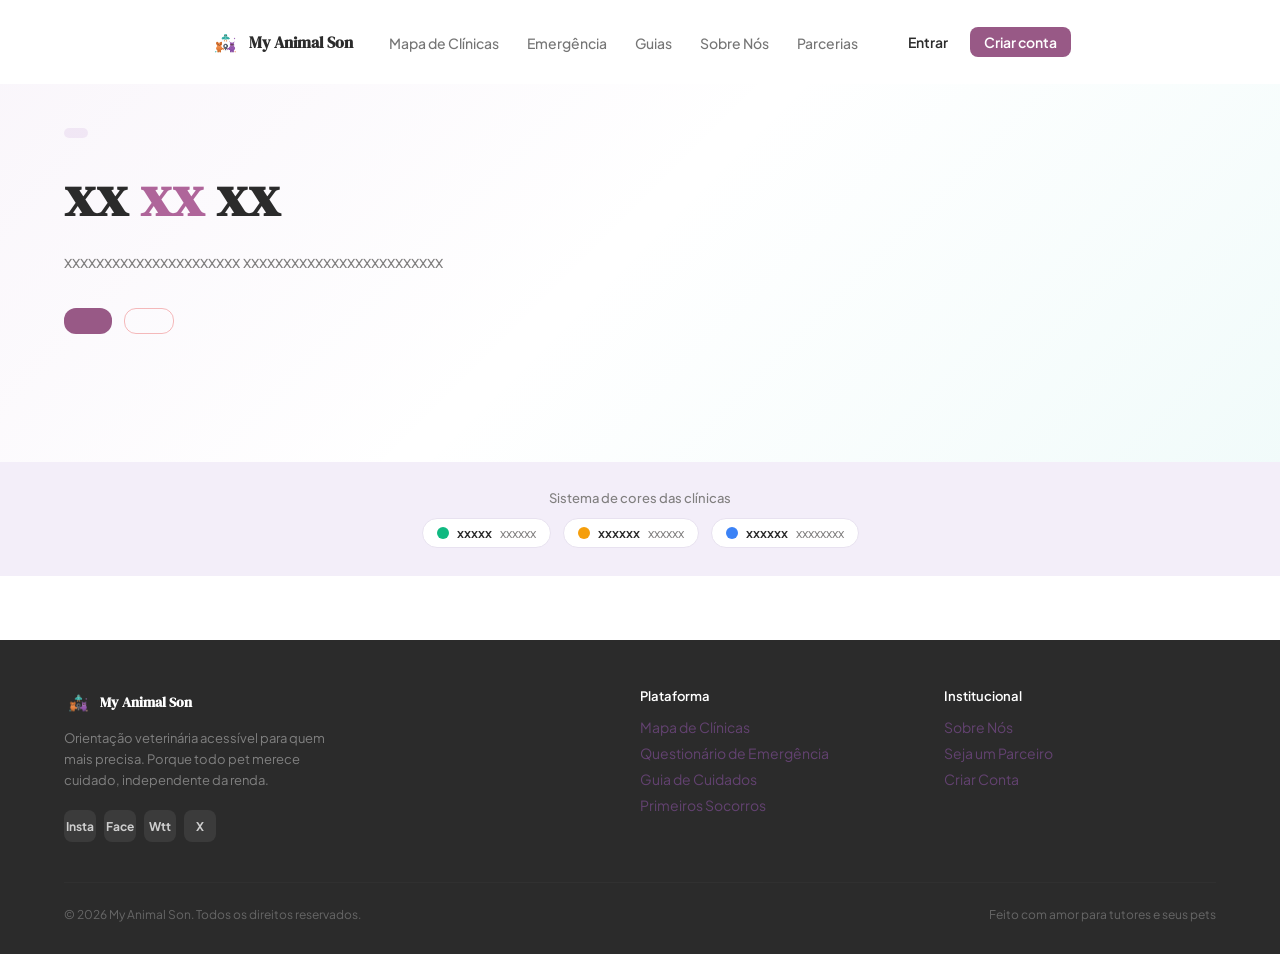
==== index.html @ 4c3dad49 "att" ====
<!DOCTYPE html>
<html lang="pt-br">
<head>
    <meta charset="UTF-8">
    <meta name="viewport" content="width=device-width, initial-scale=1.0">
    <title>My Animal Son</title>
    <link rel="stylesheet" href="index.css">
</head>
<body>
    <nav id="navbar">
        <div class="nav-logo">
            <a href="index.html" class="logo">
                <img src="logotipo.png" alt="Logo" id="logonav">
                <span>My Animal Son</span>
            </a>

            <ul id="navmenu">
                <li><a href="mapaclinica.html">Mapa de Clínicas</a></li>
                <li><a href="emergencia.html">Emergência</a></li>
                <li><a href="guias.html">Guias</a></li>
                <li><a href="sobre.html">Sobre Nós</a></li>
                <li><a href="parceiro.html">Parcerias</a></li>
            </ul>

            <div class="btnentradas">
                <a href="login.html" class="btn-login">Entrar</a>
                <a href="criarconta.html" class="btn-criar">Criar conta</a>
            </div>

            <button id="btnmenu" aria-label="Menu">&#9776;</button>
        </div>

          <!--separações divas para a gnt se achar - parte do menu de mobile-->
        <div id="menuMobile">
            <a href="mapaclinica.html">Mapa de Clínicas</a>
            <a href="emergencia.html">Emergência</a>
            <a href="guias.html">Guias</a>
            <a href="sobre.html">Sobre Nós</a>
            <a href="parceiro.html">Parcerias</a>
            <hr>
            <a href="login.html">Entrar</a>
            <a href="criarconta.html" class="btn-nav">Criar conta</a>
        </div>
    </nav>

        <!---------------------------separações divas para a gnt se achar - parte principal de cima------------------------------------>

    <section id="hero">
        <div class="container">
            <span class="badge-hero"></span>

            <h1>xx <em>xx</em> xx</h1>

            <p class="subtitulo">
                xxxxxxxxxxxxxxxxxxxxxx
                xxxxxxxxxxxxxxxxxxxxxxxxx
            </p>

            <div class="botoes-hero">
                <a href="mapaclinica.html" class="btn-1"></a>
                <a href="emergencia.html" class="btn-emergencia"></a>
            </div>
        </div>
    </section>

    <!------------------separações divas para a gnt se achar - rotas de cores(gratuito 24grs, baixo custo)------------------------->

    <section id="rota">
        <p>Sistema de cores das clínicas</p>
        <div class="rota-lista">
            <div class="rota-item">
                <span class="lot verde"></span>
                <strong>xxxxx</strong>
                <span>xxxxxx</span>
            </div>
            <div class="rota-item">
                <span class="lot amarelo"></span>
                <strong>xxxxxx</strong>
                <span>xxxxxx</span>
            </div>
            <div class="rota-item">
                <span class="lot azul"></span>
                <strong>xxxxxx</strong>
                <span>xxxxxxxx</span>
            </div>
        </div>
    </section>

    <!--separações divas para a gnt se achar - parte da carteira digital-->





    <!--separações divas para a gnt se achar - o rodape-->
    <footer id="rodape">
        <div class="container">
            <div class="rodape-grid">

                <div class="rodape-marca">
                    <div class="logo-rodape">
                        <img src="logotipo.png" alt="Logo">
                        <span>My Animal Son</span>
                    </div>
                    <p>Orientação veterinária acessível para quem mais precisa. Porque todo pet merece cuidado, independente da renda.</p>
                    <div class="redes-sociais">
                        <!--precisa colocar as fotinhas depois-->
                        <a href="#" aria-label="Instagram">Insta</a>
                        <a href="#" aria-label="Facebook">Face</a>
                        <a href="#" aria-label="WhatsApp">Wtt</a>
                        <a href="#" aria-label="Twitter">X</a>
                    </div>
                </div>

                <div class="rodape-col">
                    <h4>Plataforma</h4>
                    <a href="mapaclinica.html">Mapa de Clínicas</a>
                    <a href="emergencia.html">Questionário de Emergência</a>
                    <a href="guias.html">Guia de Cuidados</a>
                    <a href="guias.html">Primeiros Socorros</a>
                </div>

                <div class="rodape-col">
                    <h4>Institucional</h4>
                    <a href="sobre.html">Sobre Nós</a>
                    <a href="parceiro.html">Seja um Parceiro</a>
                    <a href="criarconta.html">Criar Conta</a>
                </div>

            </div>

            <div class="rodape-direito">
                <span>© 2026 My Animal Son. Todos os direitos reservados.</span>
                <span>Feito com amor para tutores e seus pets</span>
            </div>
        </div>
    </footer>

    <script src="aprendendo.js"></script>
</body>
</html>
---- index.css ----
@import url('https://fonts.googleapis.com/css2?family=DM+Serif+Display:ital@0;1&family=Fraunces:ital,opsz,wght@0,9..144,100..900;1,9..144,100..900&family=Plus+Jakarta+Sans:ital,wght@0,200..800;1,200..800&display=swap');

@import url('https://fonts.googleapis.com/css2?family=DM+Serif+Display:ital@0;1&family=Fraunces:ital,opsz,wght@0,9..144,100..900;1,9..144,100..900&display=swap');


* {
    margin: 0;
    padding: 0;
    box-sizing: border-box;
}

body {
    font-family: "Plus Jakarta Sans", sans-serif;
    color: #2b2b2b;
    background: #ffffff;
}

.container {
    max-width: 1200px;
    margin: 0 auto;
    padding: 0 1.5rem;
}

html {
    scroll-behavior: smooth;
}

    /* ──---------------------- separações divas para a gnt se achar ----------------------------------- nav ── */

#navbar {
    display: flex;        
    justify-content: space-between;   
    background-color: rgba(255, 255, 255, 0.96);
    padding: 10px 30px;
    position: fixed;
    top: 0;
    left: 0;
    width: 100%;
    z-index: 1000;
}

.nav-logo {
    height: 4rem;
    margin: 0 auto;
    max-width: 1200px;
    padding: 0 1.5rem;
    display: flex;
    align-items: center;
    gap: 1.5rem
    
}

#logonav {
    width: 32px;
    height: 32px;
}

.logo {
   display: flex;
   align-items: center;
   gap: 0.5rem;
   font-family: "DM Serif Display", serif;
   font-weight: 700;
   font-size: 1rem;
   color: #2b2b2b;

}

a {
    text-decoration: none; 
}

#navmenu {
    display: flex;
    align-items: center;
    gap: 0.25rem;
    list-style: none;
    flex: 1;
    justify-content: center;
}

#navmenu a {
    padding: 0.375rem 0.75rem;
    border-radius: 8px;
    font-size: 0.875rem;
    font-weight: 500;
    color: rgba(43, 43, 43, 0.65);
    transition: all 0.15s;

}

#navmenu a:hover, #navmenu a.ativo {
    color: #af659a;
    background-color: rgba(169, 116, 190, 0.12);
}
.btnentradas {
    display: flex;
    align-items: center;
    gap: 0.5rem;
}

.btn-login {
    padding: 0.375rem 0.875rem;
    border-radius: 8px;
    font-size: 0.875rem;
    font-weight: 600;
    color: #2b2b2b;
    background: none;
    transition: background 0.15s;
}

.btn-login:hover { 
    background: rgba(169, 116, 190, 0.12); 
}

.btn-criar {
    padding: 0.375rem 0.875rem;
    border-radius: 8px;
    font-size: 0.875rem;
    font-weight: 600;
    background: #985986;
    color: #ffffff;
    transition: background 0.15s;
}

.btn-criar:hover { 
    background: #af659a; 
}

#btnmenu {
    display: none;
    background: none;
    border: none;
    font-size: 1.25rem;
    cursor: pointer;
    color: #807f7f;
}

#menuMobile {
    display: none;
    flex-direction: column;
    gap: 0.25rem;
    padding: 0.75rem 1.5rem 1rem;
    border-top: 1px solid #e8e2f0;
    background: #fff;
}

#menuMobile a, #menuMobile button {
    display: block;
    padding: 0.625rem 0.75rem;
    border-radius: 8px;
    font-size: 0.875rem;
    font-weight: 500;
    color: rgba(43, 43, 43, 0.65);
    background: none;
    border: none;
    text-align: left;
    cursor: pointer;
    font-family: inherit;
    width: 100%;
}

#menuMobile a:hover { 
    background: #f3eef9; 
    color: #2b2b2b; 
}
#menuMobile hr { 
    border: none; 
    border-top: 1px solid #e8e2f0; 
    margin: 0.25rem 0; 
}
#menuMobile .btn-nav { 
    color: #fff; 
    background: #9B59B6; 
    display: block; 
    text-align: center; 
}

    /* ──----------------------- separações divas para a gnt se achar - o tal do hero-------------------------------------------------------── */

#hero {
    padding: 8rem 1.5rem 5rem;
    background: linear-gradient(135deg, rgba(155, 89, 182, 0.06) 0%, transparent 50%, rgba(78, 205, 196, 0.08) 100%);
}

.badge-hero {
    display: inline-flex;
    align-items: center;
    gap: 0.375rem;
    padding: 0.3rem 0.75rem;
    background: rgba(155, 89, 182, 0.1);
    color: #9B59B6;
    border-radius: 999px;
    font-size: 0.8125rem;
    font-weight: 500;
    margin-bottom: 1.5rem;
}

#hero h1 {
    font-family: "DM Serif Display", serif;
    font-size: clamp(2rem, 5vw, 3.5rem);
    font-weight: 900;
    color: #2b2b2b;
    line-height: 1.1;
    max-width: 36rem;
    margin-bottom: 1.25rem;
}

#hero h1 em {
    font-style: normal;
    color: #af659a;
}

.subtitulo {
    font-size: 1.0625rem;
    color: #807f7f;
    max-width: 30rem;
    line-height: 1.7;
    margin-bottom: 2rem;
}

.botoes-hero {
    display: flex;
    flex-wrap: wrap;
    gap: 0.75rem;
    margin-bottom: 3rem;
}

.btn-1 {
    display: inline-flex;
    align-items: center;
    gap: 0.375rem;
    padding: 0.75rem 1.5rem;
    background: #985986;
    color: #fff;
    border-radius: 12px;
    font-size: 1rem;
    font-weight: 700;
    transition: background 0.15s;
}

.btn-1:hover { 
    background: #af659a; 
}

.btn-emergencia {
    display: inline-flex;
    align-items: center;
    gap: 0.375rem;
    padding: 0.75rem 1.5rem;
    background: transparent;
    color: #e53e3e;
    border: 1px solid rgba(229, 62, 62, 0.35);
    border-radius: 12px;
    font-size: 1rem;
    font-weight: 700;
    transition: all 0.15s;
}

.btn-emergencia:hover {
    background: rgba(229, 62, 62, 0.06);
}


    /* ──---------------------------------- separações divas para a gnt se achar - rota de cores --------------------------------── */

#rota {
    padding: 1.75rem 1.5rem;
    background: #f3eef9;
    text-align: center;
}

#rota > p {
    font-size: 0.8125rem;
    color: #807f7f;
    font-weight: 500;
    margin-bottom: 0.75rem;
}

.rota-lista {
    display: flex;
    flex-wrap: wrap;
    justify-content: center;
    gap: 0.75rem;
}

.rota-item {
    display: flex;
    align-items: center;
    gap: 0.5rem;
    background: #fff;
    border: 1px solid #e8e2f0;
    border-radius: 999px;
    padding: 0.375rem 0.875rem;
    font-size: 0.8125rem;
}

.rota-item strong{
    font-weight: 600; 
}
.rota-item span{
    color: #807f7f; 
}

.lot{
    width: 0.75rem;
    height: 0.75rem;
    border-radius: 50%;
    display: inline-block;
    flex-shrink: 0;
}

.verde{
    background: #10b981; 
}
.amarelo{ 
    background: #f59e0b; 
}
.azul{ 
    background: #3b82f6; 
}

    /* ──--------------------- separações divas para a gnt se achar - funcionalidade e tals-------------------------------------── */









    /* ──------------------------------------ separações divas para a gnt se achar - o rodape-------------------------------------------------------── */

#rodape {
    background: #2b2b2b;
    color: rgba(255, 255, 255, 0.8);
    padding: 3rem 1.5rem 2rem;
    margin-top: 4rem;
}

.rodape-grid {
    display: grid;
    grid-template-columns: 2fr 1fr 1fr;
    gap: 2rem;
    margin-bottom: 2.5rem;
}

.logo-rodape {
    display: flex;
    align-items: center;
    gap: 0.5rem;
    margin-bottom: 0.75rem;
}

.logo-rodape img  { 
    width: 28px; 
    height: 28px; 
}
.logo-rodape span { 
    font-family: "DM Serif Display", serif;
   font-weight: 600; 
    color: #fff; 
    font-size: 0.9rem; 
}

.rodape-marca p {
    font-size: 0.8125rem;
    opacity: 0.5;
    line-height: 1.6;
    max-width: 18rem;
    color: rgba(255, 255, 255, 0.8);
    margin: 0;
}

.redes-sociais {
    display: flex;
    gap: 0.5rem;
    margin-top: 1.25rem;
}

.redes-sociais a {
    display: flex;
    align-items: center;
    justify-content: center;
    width: 2rem;
    height: 2rem;
    background: rgba(255, 255, 255, 0.08);
    border-radius: 8px;
    color: rgba(255, 255, 255, 0.75);
    font-size: 0.75rem;
    font-weight: 700;
    transition: background 0.15s;
}

.redes-sociais a:hover { 
    background: rgba(255, 255, 255, 0.18); 
}

.rodape-col h4 {
    font-size: 0.8125rem;
    font-family: "Plus Jakarta Sans", sans-serif;
    font-weight: 600;
    color: #fff;
    margin-bottom: 0.875rem;
}

.rodape-col a {
    display: block;
    font-size: 0.875rem;
    opacity: 0.5;
    margin-bottom: 0.5rem;
    color: #9B59B6;
    transition: opacity 0.15s;
}

.rodape-col a:hover { 
    opacity: 1; 
}

.rodape-direito {
    border-top: 1px solid rgba(255, 255, 255, 0.08);
    padding-top: 1.5rem;
    display: flex;
    justify-content: space-between;
    font-size: 0.75rem;
    opacity: 0.35;
    flex-wrap: wrap;
    gap: 0.5rem;
}

    /* ──------------------------------------ separações divas para a gnt se achar - responsividade -----------------------------------------------── */
@media (max-width: 768px) {
    .orientacoes-conteudo {
        flex-direction: column;
        gap: 20px;
    }

    .orientacoes form,
    .resposta-orientacao {
        max-width: 100%;
        min-height: auto;
        margin-left: 0;
        padding: 30px;
    }

    .orientacoes form h2,
    .resposta-orientacao h2 {
        font-size: 34px;
    }

    .resposta-orientacao p {
        font-size: 18px;
    }

    .botao-menu {
        display: block;
        font-size: 28px;
        background: none;
        border: none;
        cursor: pointer;
    }

    .menu {
        display: none;
        background-color: white;
        position: fixed;
        top: 70px;
        left: 0;
        width: 100%;
    }

    .menu.ativo {
        display: block;
    }

    .lista-horizontal {
        flex-direction: column;
        gap: 0;
        padding: 15px 30px;
    }
    
    .lista-horizontal li {
    padding: 10px 0;
}
}
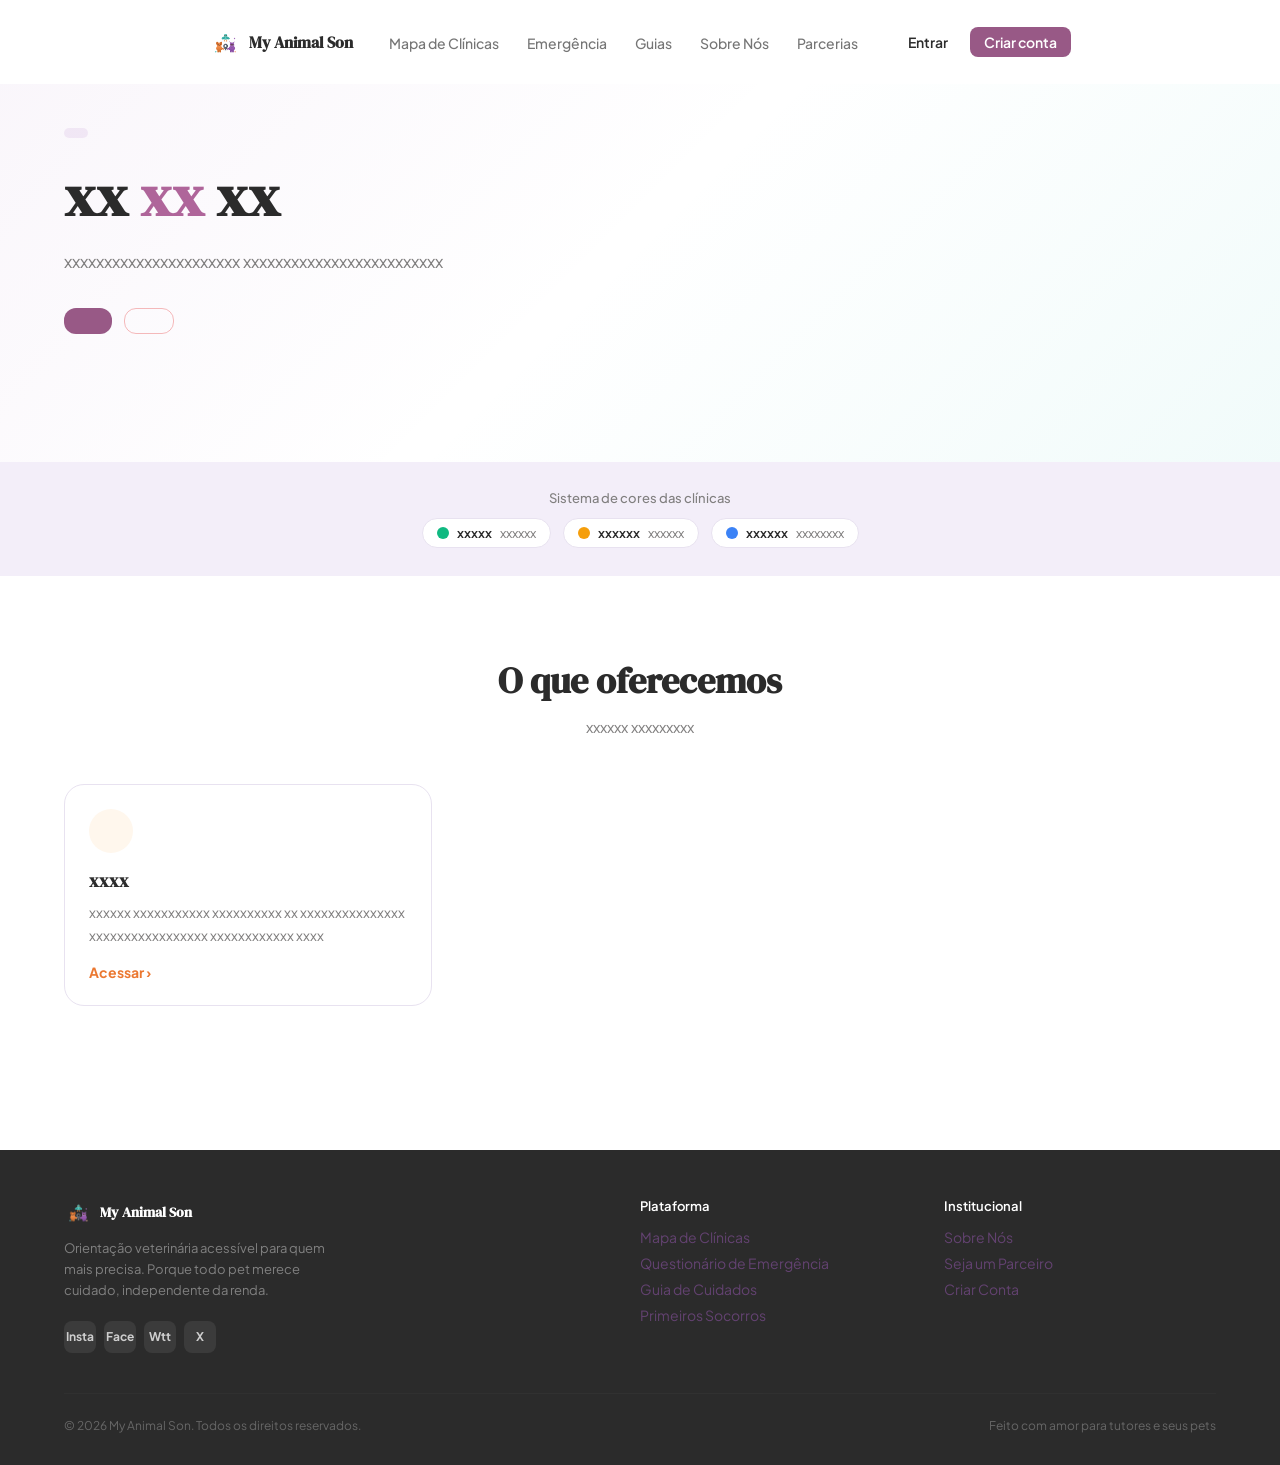
==== commit 88445171: "atttttttt" ====
--- a/index.html
+++ b/index.html
@@ -86,6 +86,26 @@
         </div>
     </section>
 
+    <!----------------------------------separações divas para a gnt se achar - oq oferecemos --------------------------------------->
+
+    <section id="funcionalidades">
+        <div class="container">
+            <h2>O que oferecemos</h2>
+            <p class="secaodesub">xxxxxx xxxxxxxxx</p>
+
+            <div class="cards-grid">
+
+                <a href="../guias/guias.html" class="card-funcio">
+                    <div class="card-icone laranja-bg"></div>
+                    <h3>xxxx</h3>
+                    <p>xxxxxx xxxxxxxxxxx xxxxxxxxxx xx xxxxxxxxxxxxxxx xxxxxxxxxxxxxxxxx xxxxxxxxxxxx xxxx</p>
+                    <span class="card-link">Acessar &rsaquo;</span>
+                </a>
+
+            </div>
+        </div>
+    </section>
+
     <!--separações divas para a gnt se achar - parte da carteira digital-->
 
 
--- a/index.css
+++ b/index.css
@@ -321,14 +321,92 @@
     background: #3b82f6; 
 }
 
-    /* ──--------------------- separações divas para a gnt se achar - funcionalidade e tals-------------------------------------── */
-
-
-
-
-
-
-
+/* ──--------------------- separações divas para a gnt se achar - funcionalidade e tals-------------------------------------── */
+
+#funcionalidades {
+    padding: 5rem 1.5rem;
+}
+
+#funcionalidades h2 {
+    font-family: "DM Serif Display", serif;
+    font-size: clamp(1.75rem, 3vw, 2.25rem);
+    font-weight: 700;
+    text-align: center;
+    margin-bottom: 0.75rem;
+}
+
+.secaodesub {
+    text-align: center;
+    color: #807f7f;
+    max-width: 28rem;
+    margin: 0 auto 3rem;
+    font-size: 0.9375rem;
+}
+
+.cards-grid {
+    display: grid;
+    grid-template-columns: repeat(3, 1fr);
+    gap: 1.5rem;
+}
+
+.card-funcio {
+    display: flex;
+    flex-direction: column;
+    background: #fff;
+    border: 1px solid #e8e2f0;
+    border-radius: 20px;
+    padding: 1.5rem;
+    transition: box-shadow 0.2s, transform 0.2s;
+}
+
+.card-funcio:hover {
+    box-shadow: 0 8px 24px rgba(0, 0, 0, 0.1);
+    transform: translateY(-2px);
+}
+
+.card-icone {
+    width: 2.75rem;
+    height: 2.75rem;
+    border-radius: 50%;
+    display: flex;
+    align-items: center;
+    justify-content: center;
+    font-size: 1.125rem;
+    margin-bottom: 1rem;
+}
+
+.verde-bg   { 
+    background: #d1fae5; 
+}
+.amarelo-bg { 
+    background: #fef3c7; 
+}
+.laranja-bg { 
+    background: #fff7ed; 
+}
+
+.card-funcio h3 {
+    font-family: "DM Serif Display", serif;
+    font-size: 1.0625rem;
+    font-weight: 700;
+    margin-bottom: 0.5rem;
+    color: #2b2b2b;
+}
+
+.card-funcio p {
+    font-size: 0.875rem;
+    color: #807f7f;
+    line-height: 1.65;
+    flex: 1;
+    margin: 0 0 1rem;
+}
+
+.card-link {
+    font-size: 0.875rem;
+    font-weight: 700;
+    color: #eb7831;
+    margin-top: auto;
+}
 
 
     /* ──------------------------------------ separações divas para a gnt se achar - o rodape-------------------------------------------------------── */
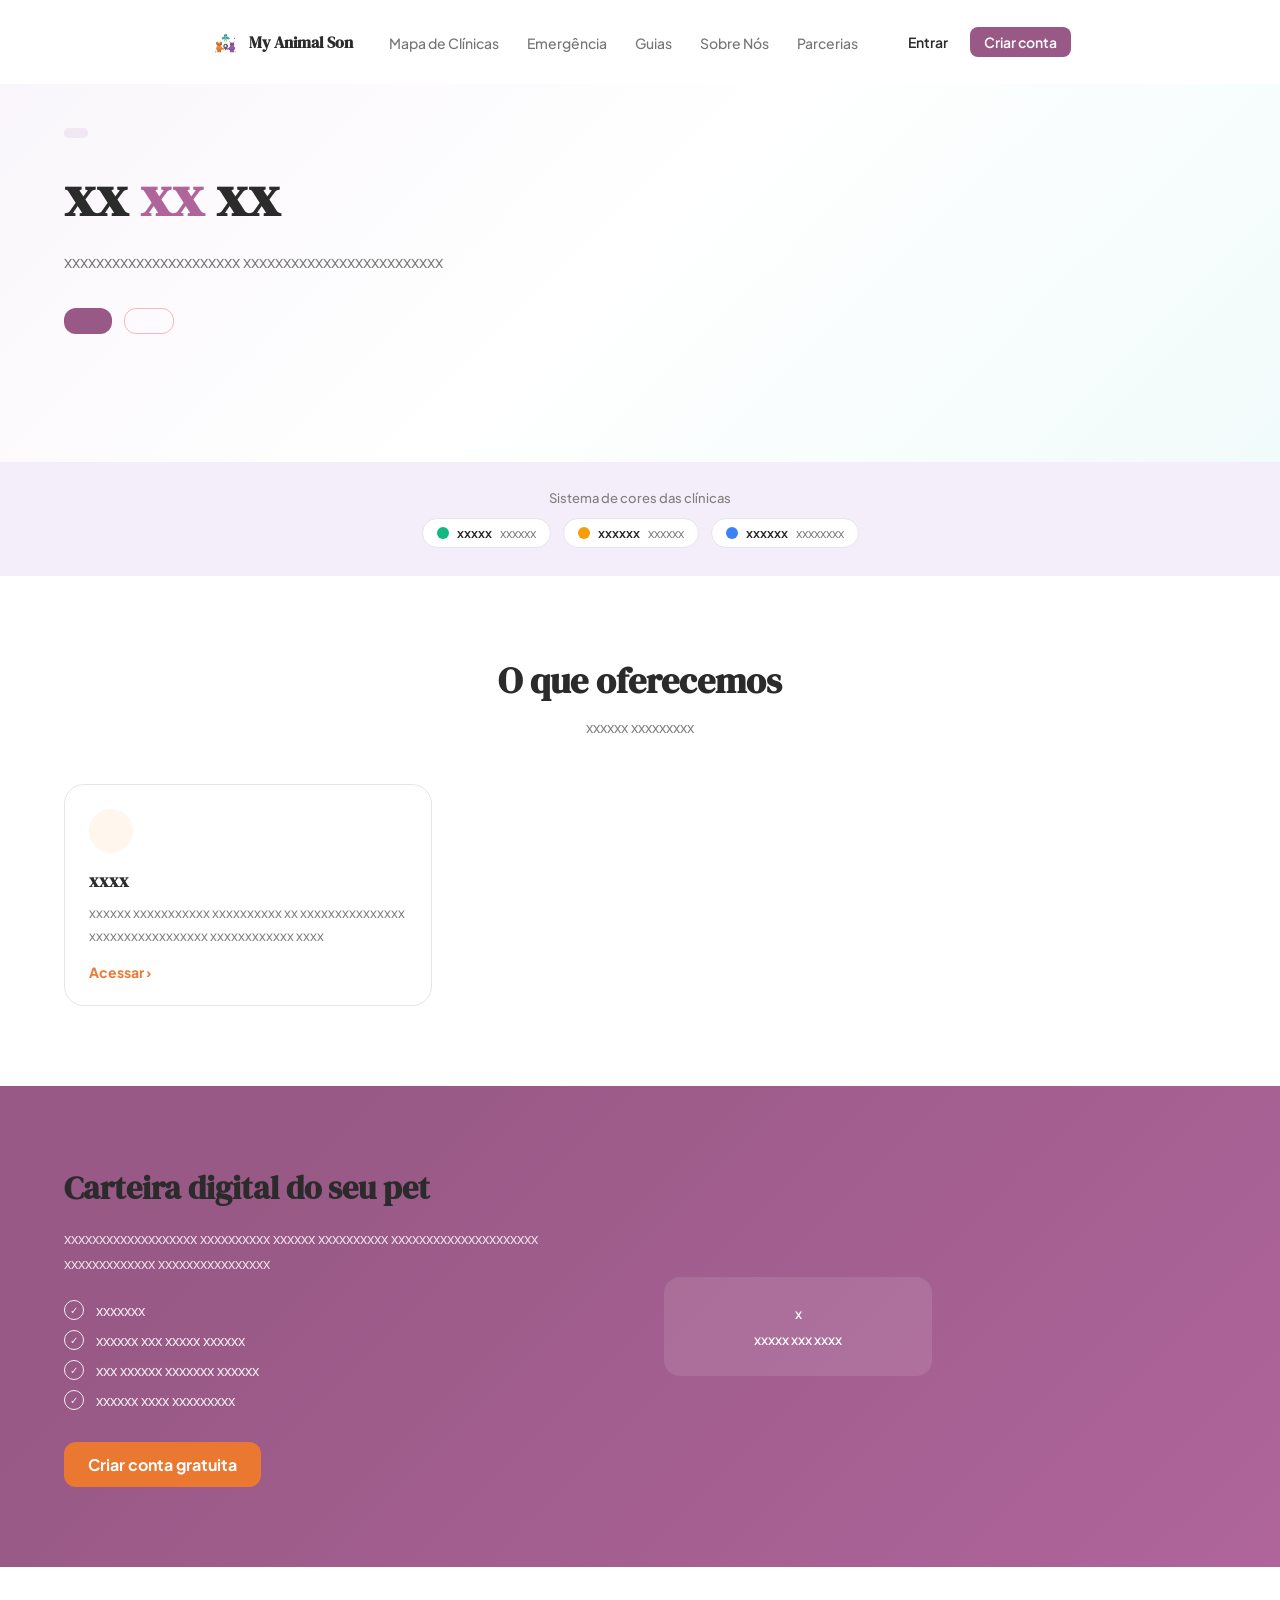
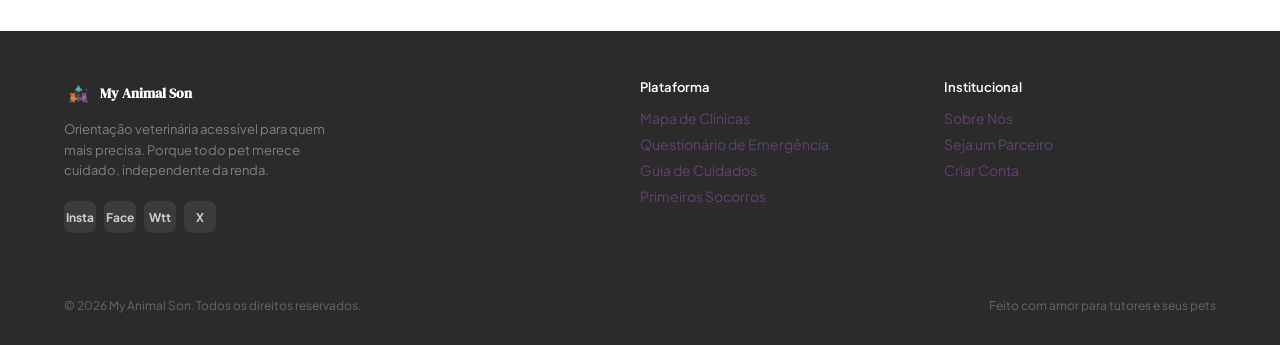
==== commit 5ef3c02d: "att supramacy" ====
--- a/index.html
+++ b/index.html
@@ -95,7 +95,7 @@
 
             <div class="cards-grid">
 
-                <a href="../guias/guias.html" class="card-funcio">
+                <a href="guias.html" class="card-funcio">
                     <div class="card-icone laranja-bg"></div>
                     <h3>xxxx</h3>
                     <p>xxxxxx xxxxxxxxxxx xxxxxxxxxx xx xxxxxxxxxxxxxxx xxxxxxxxxxxxxxxxx xxxxxxxxxxxx xxxx</p>
@@ -106,13 +106,36 @@
         </div>
     </section>
 
-    <!--separações divas para a gnt se achar - parte da carteira digital-->
+    <!------------------------------separações divas para a gnt se achar - parte da carteira digital--------------------------------->
 
+    <section id="carteira">
+        <div class="container">
+            <div class="carteira-grid">
 
+                <div class="carteira-texto">
+                    <h2>Carteira digital do seu pet</h2>
+                    <p>xxxxxxxxxxxxxxxxxxx xxxxxxxxxx xxxxxx xxxxxxxxxx xxxxxxxxxxxxxxxxxxxxx xxxxxxxxxxxxx xxxxxxxxxxxxxxxx </p>
 
+                    <ul>
+                        <li>xxxxxxx</li>
+                        <li>xxxxxx xxx xxxxx xxxxxx</li>
+                        <li>xxx xxxxxx xxxxxxx xxxxxx</li>
+                        <li>xxxxxx xxxx xxxxxxxxx</li>
+                    </ul>
 
+                    <a href="cadastro.html" class="btn-cadastro">Criar conta gratuita</a>
+                </div>
 
-    <!--separações divas para a gnt se achar - o rodape-->
+                <div class="carteira-boxes">
+                    <div class="carteira-box">x<br>xxxxx xxx xxxx</div>
+                </div>
+
+            </div>
+        </div>
+    </section>
+
+    <!--------------------------------separações divas para a gnt se achar - o rodape---------------------------------------------->
+
     <footer id="rodape">
         <div class="container">
             <div class="rodape-grid">
--- a/index.css
+++ b/index.css
@@ -408,6 +408,101 @@
     margin-top: auto;
 }
 
+ /* ──-------------------------------- separações divas para a gnt se achar - carteira digital la--------------------------------── */
+
+#carteira {
+    padding: 5rem 1.5rem;
+    background: linear-gradient(135deg, #985986 20%, #af659a 100%);
+    color: #fff;
+}
+
+.carteira-grid {
+    display: grid;
+    grid-template-columns: 1fr 1fr;
+    gap: 3rem;
+    align-items: center;
+}
+
+.carteira-texto h2 {
+    font-family: "DM Serif Display", serif;
+    font-size: clamp(1.5rem, 3vw, 2rem);
+    font-weight: 700;
+    margin-bottom: 1rem;
+    color: #2b2b2b;
+}
+
+.carteira-texto p {
+    opacity: 0.8;
+    line-height: 1.65;
+    margin-bottom: 1.5rem;
+    font-size: 0.9375rem;
+    color: #fff;
+}
+
+.carteira-texto ul {
+    list-style: none;
+    display: flex;
+    flex-direction: column;
+    gap: 0.625rem;
+    margin-bottom: 2rem;
+}
+
+.carteira-texto li {
+    font-size: 0.9375rem;
+    opacity: 0.9;
+    display: flex;
+    align-items: center;
+    gap: 0.625rem;
+}
+
+.carteira-texto li::before {
+    content: '✓';
+    display: inline-flex;
+    align-items: center;
+    justify-content: center;
+    width: 1.125rem;
+    height: 1.125rem;
+    margin-right: 0.115rem;
+    border: 1px solid #fff;
+    background: transparent;
+    border-radius: 50%;
+    font-size: 0.625rem;
+    flex-shrink: 0;
+}
+
+.btn-cadastro {
+    display: inline-block;
+    padding: 0.75rem 1.5rem;
+    background: #eb7831;
+    color: #fff;
+    border-radius: 12px;
+    font-size: 1rem;
+    font-weight: 700;
+    transition: box-shadow 0.2s, background 0.15s;
+}
+
+.btn-cadastro:hover { 
+    background: #d3692c; 
+    box-shadow: 0 8px 24px rgba(0, 0, 0, 0.1);
+    transform: translateY(-2px);
+}
+
+.carteira-boxes {
+    display: grid;
+    grid-template-columns: 1fr 1fr;
+    gap: 1rem;
+}
+
+.carteira-box {
+    background: rgba(255, 255, 255, 0.1);
+    border-radius: 16px;
+    padding: 1.5rem;
+    text-align: center;
+    font-size: 0.875rem;
+    font-weight: 500;
+    line-height: 1.8;
+}
+
 
     /* ──------------------------------------ separações divas para a gnt se achar - o rodape-------------------------------------------------------── */
 
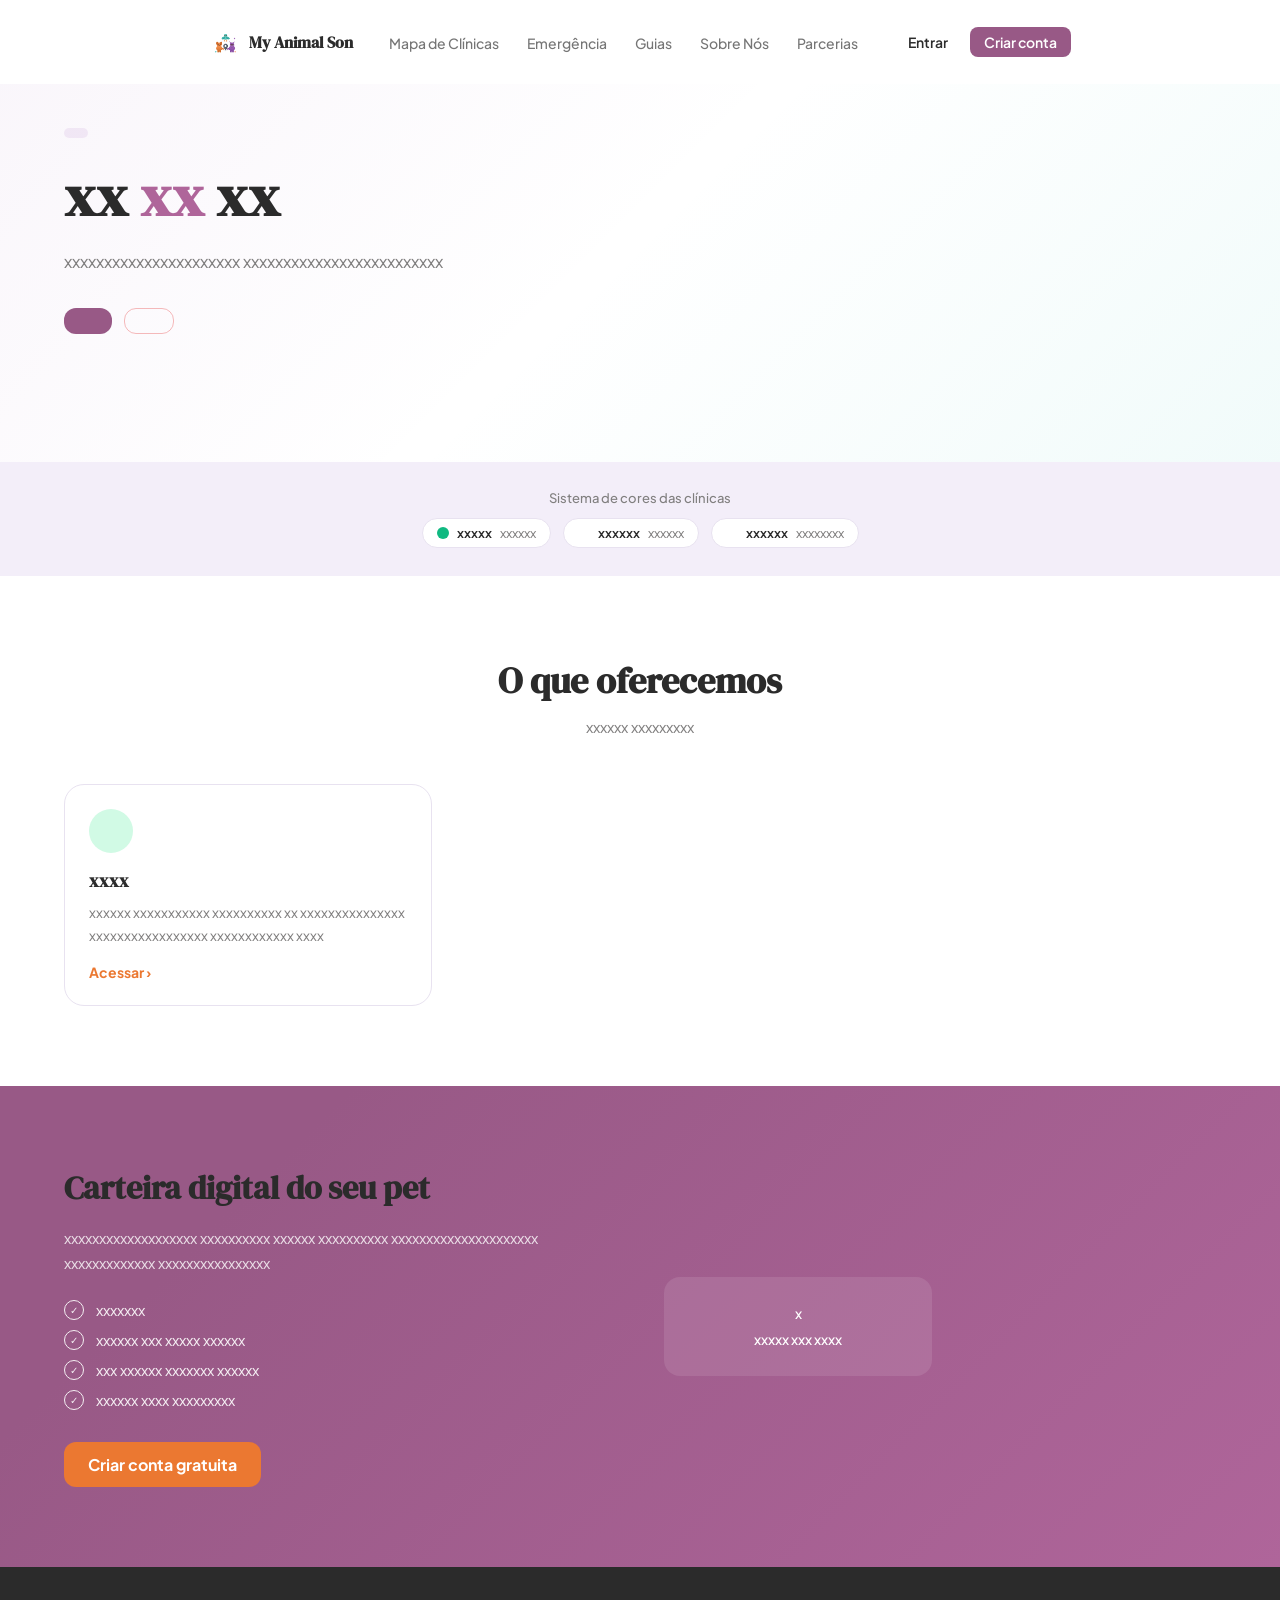
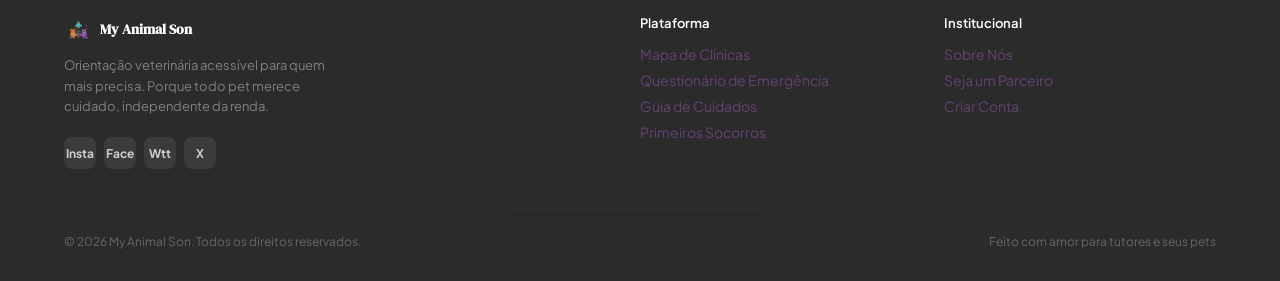
==== commit c87256dd: "aaaa" ====
--- a/index.html
+++ b/index.html
@@ -96,7 +96,7 @@
             <div class="cards-grid">
 
                 <a href="guias.html" class="card-funcio">
-                    <div class="card-icone laranja-bg"></div>
+                    <div class="card-icone verde-bg"></div>
                     <h3>xxxx</h3>
                     <p>xxxxxx xxxxxxxxxxx xxxxxxxxxx xx xxxxxxxxxxxxxxx xxxxxxxxxxxxxxxxx xxxxxxxxxxxx xxxx</p>
                     <span class="card-link">Acessar &rsaquo;</span>
--- a/index.css
+++ b/index.css
@@ -314,12 +314,7 @@
 .verde{
     background: #10b981; 
 }
-.amarelo{ 
-    background: #f59e0b; 
-}
-.azul{ 
-    background: #3b82f6; 
-}
+
 
 /* ──--------------------- separações divas para a gnt se achar - funcionalidade e tals-------------------------------------── */
 
@@ -510,7 +505,6 @@
     background: #2b2b2b;
     color: rgba(255, 255, 255, 0.8);
     padding: 3rem 1.5rem 2rem;
-    margin-top: 4rem;
 }
 
 .rodape-grid {
